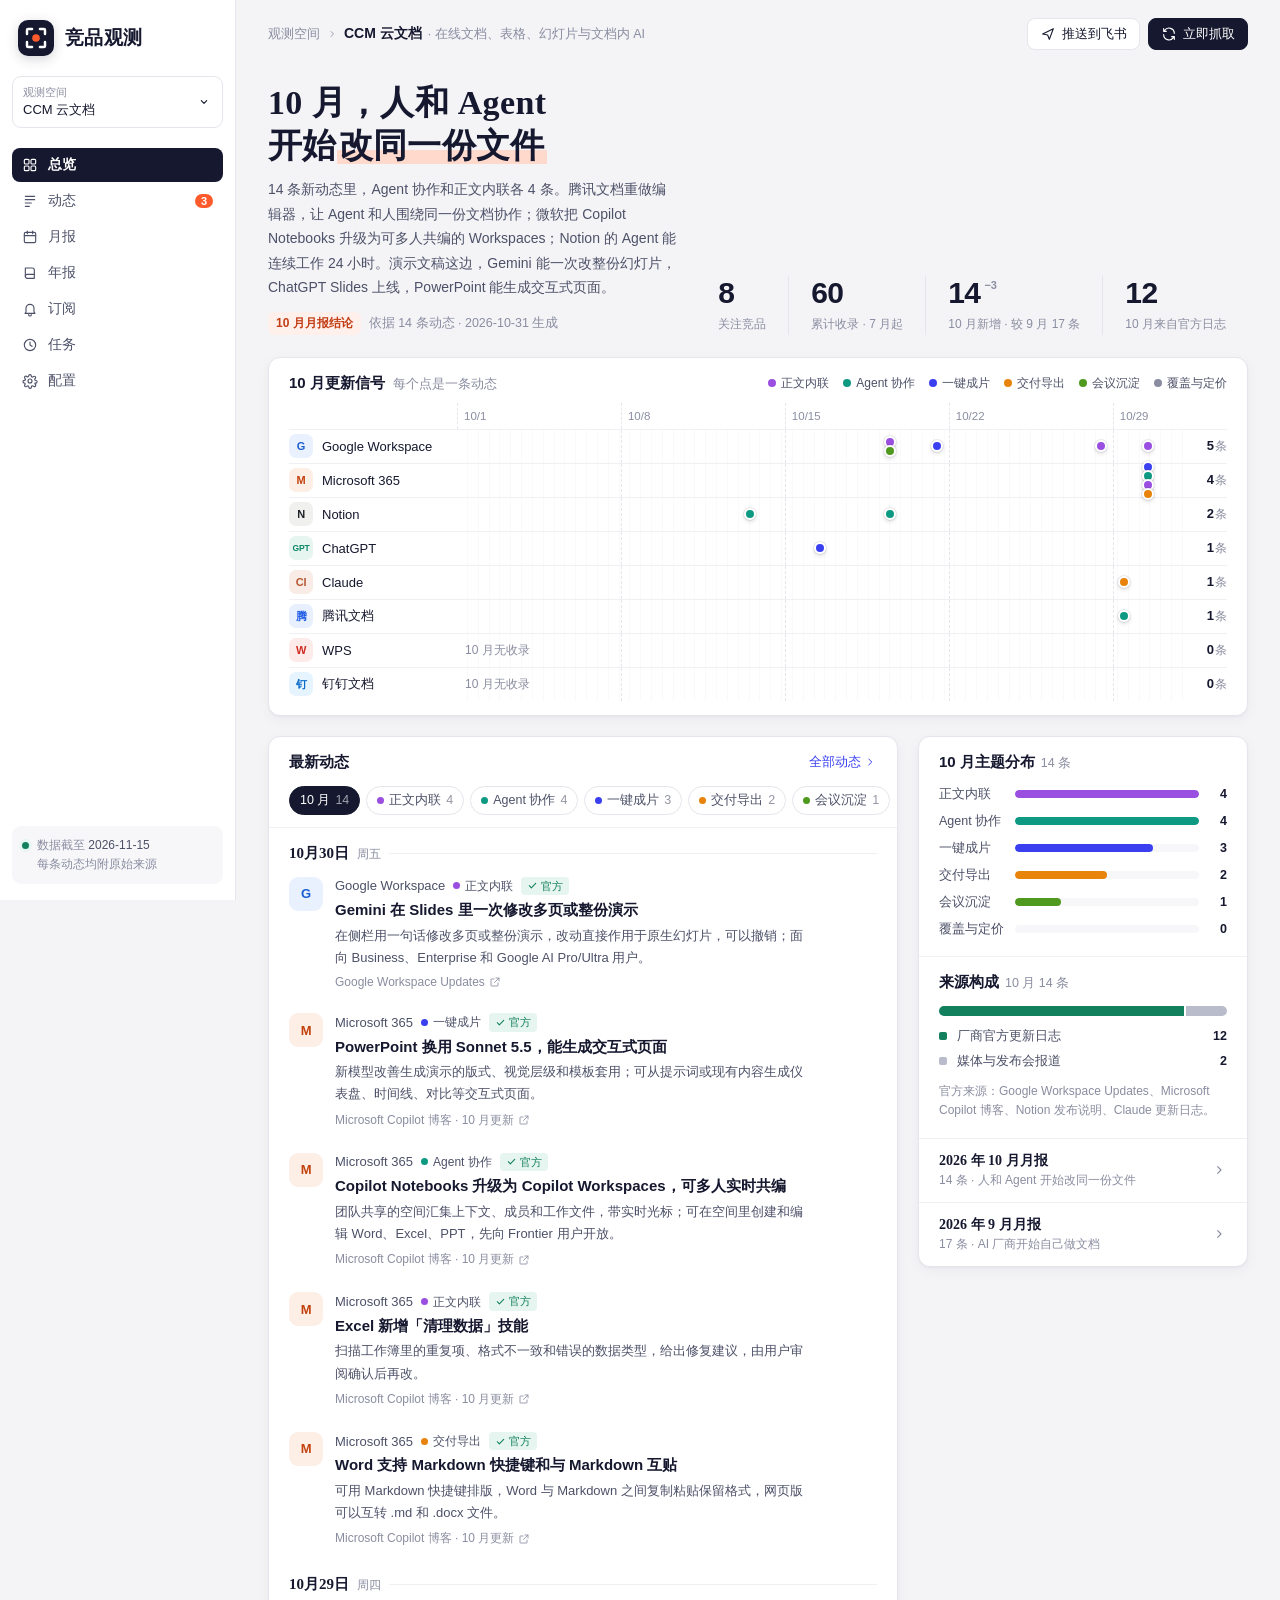
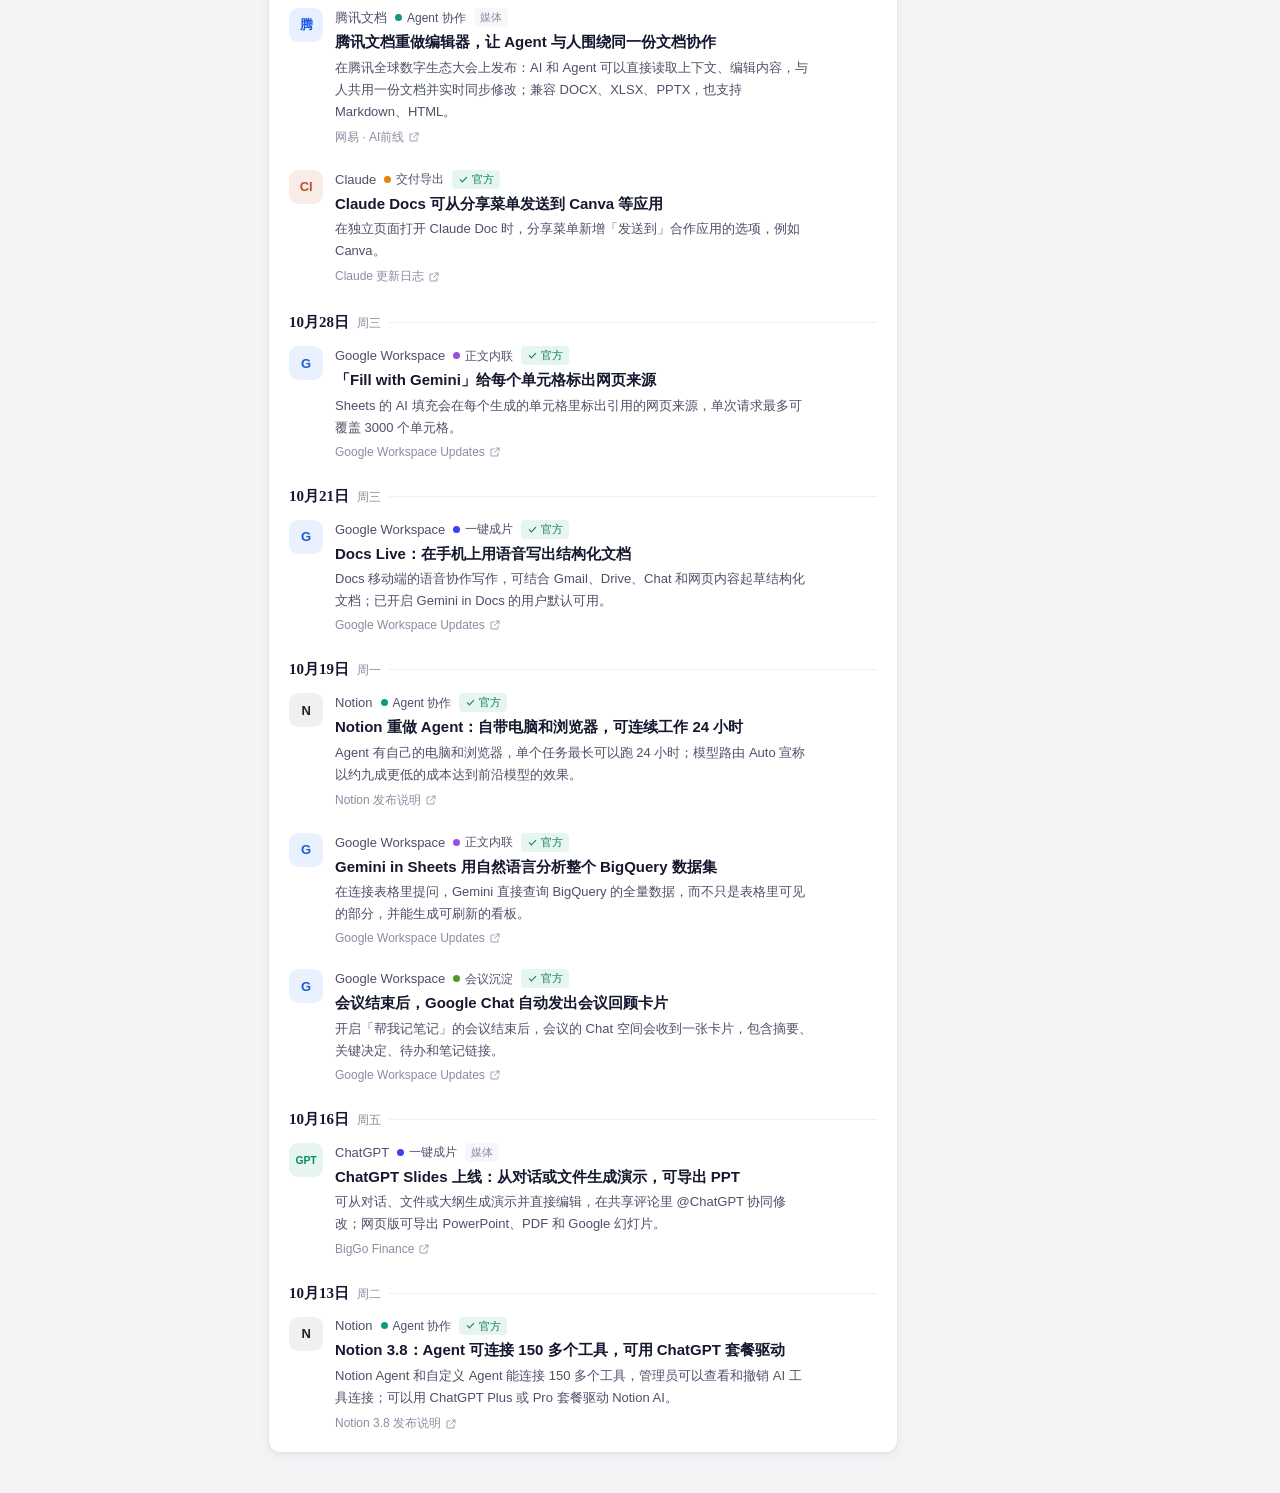
==== index.html @ 4351b1c6 "竞品观测平台可点击原型：8 个页面，收录 2026 年 7–11 月 60 条公开动态 Co-Authored-By: Claude Opus 5.5 <noreply@anthropic.com>" ====
<!doctype html>
<html lang="zh-CN">
<head>
<meta charset="utf-8">
<meta name="viewport" content="width=device-width, initial-scale=1">
<title>竞品观测 · 总览</title>
<link rel="icon" href="data:image/svg+xml,%3Csvg xmlns='http://www.w3.org/2000/svg' viewBox='0 0 32 32'%3E%3Crect width='32' height='32' rx='9' fill='%2315182e'/%3E%3Cpath d='M8 12.5V9a1 1 0 0 1 1-1h3.5M19.5 8H23a1 1 0 0 1 1 1v3.5M24 19.5V23a1 1 0 0 1-1 1h-3.5M12.5 24H9a1 1 0 0 1-1-1v-3.5' fill='none' stroke='%23fff' stroke-width='2.2' stroke-linecap='round'/%3E%3Ccircle cx='16' cy='16' r='3.4' fill='%23ff5a2c'/%3E%3C/svg%3E">
<link rel="stylesheet" href="shared.css">
</head>
<!-- 版式与 竞品观测-总览.html 原稿一致；数据换成 10 月（最近完整月），全部来自 data.js 的真实收录 -->
<body>
<div class="app">
  <aside class="side"></aside>

  <main class="main">
    <header class="top">
      <div class="crumb">观测空间 <svg class="i" style="width:12px;height:12px"><use href="#i-right"/></svg> <b>CCM 云文档</b><span>· 在线文档、表格、幻灯片与文档内 AI</span></div>
      <div class="actions">
        <button class="btn" id="btn-push"><svg class="i"><use href="#i-send"/></svg>推送到飞书</button>
        <button class="btn primary" id="btn-crawl"><svg class="i"><use href="#i-refresh"/></svg>立即抓取</button>
      </div>
    </header>

    <div class="content">
      <section class="hero" aria-label="本月结论">
        <div>
          <h1 id="h1"></h1>
          <p id="lead"></p>
          <div class="hero-meta"><span class="chip" id="chip"></span><span id="hero-meta"></span></div>
        </div>
        <div class="kpis" id="kpis"></div>
      </section>

      <section class="panel" aria-label="竞品更新信号">
        <div class="panel-head">
          <h2 id="tl-title"><small>每个点是一条动态</small></h2>
          <div class="legend" id="legend"></div>
        </div>
        <div class="tl" id="timeline"></div>
      </section>

      <div class="cols">
        <section class="panel" aria-label="最新动态">
          <div class="panel-head">
            <h2>最新动态</h2>
            <a class="link" href="feed.html">全部动态<svg class="i" style="width:14px;height:14px"><use href="#i-right"/></svg></a>
          </div>
          <div class="tabs" role="tablist" id="tabs"></div>
          <div id="feed"></div>
          <div style="height:8px"></div>
        </section>

        <div class="aside">
          <section class="panel" aria-label="主题分布与来源">
            <div class="block">
              <div class="block-title"><h2 id="bars-title"></h2></div>
              <div class="bars" id="bars"></div>
            </div>
            <div class="block">
              <div class="block-title"><h2 id="src-title"></h2></div>
              <div class="stack" aria-hidden="true" id="stack"></div>
              <div class="src-list" id="src-list"></div>
              <p class="note">官方来源：Google Workspace Updates、Microsoft Copilot 博客、Notion 发布说明、Claude 更新日志。</p>
            </div>
            <div id="reports"></div>
          </section>
        </div>
      </div>
    </div>
  </main>
</div>

<script src="data.js"></script>
<script src="shell.js"></script>
<script>
const { D, P, ORDER, T, U, esc, inMonth, feedHTML, logoHTML, toast, busy, pushDialog } = CW;
CW.side('index');

const M = D.LATEST_FULL, R = D.REPORT[M];
const idx = inMonth(M), prev = inMonth(M - 1);
const off = idx.filter(i => U[i][3] === 'off').length;
const delta = idx.length - prev.length;

document.getElementById('h1').innerHTML = R.h1;
document.getElementById('lead').textContent = R.lead;
document.getElementById('chip').textContent = `${M} 月月报结论`;
document.getElementById('hero-meta').textContent = `依据 ${idx.length} 条动态 · 2026-${M}-${new Date(2026, M, 0).getDate()} 生成`;
document.getElementById('kpis').innerHTML = `
  <div class="kpi"><div class="kpi-value num">${ORDER.length}</div><div class="kpi-label">关注竞品</div></div>
  <div class="kpi"><div class="kpi-value num">${U.length}</div><div class="kpi-label">累计收录 · 7 月起</div></div>
  <div class="kpi"><div class="kpi-value num">${idx.length}<sup${delta < 0 ? ' class="down"' : ''}>${delta > 0 ? '+' : delta < 0 ? '−' : '±'}${Math.abs(delta)}</sup></div><div class="kpi-label">${M} 月新增 · 较 ${M - 1} 月 ${prev.length} 条</div></div>
  <div class="kpi"><div class="kpi-value num">${off}</div><div class="kpi-label">${M} 月来自官方日志</div></div>`;

/* 图例与主题计数：按当月条数排序 */
const tCount = t => idx.filter(i => U[i][2] === t).length;
const themes = Object.keys(T).sort((a, b) => tCount(b) - tCount(a));
document.getElementById('legend').innerHTML = themes.map(t => `<span><i style="background:${T[t][1]}"></i>${T[t][0]}</span>`).join('');

/* ---------- 信号时间轴：当月 1 日 – 月末 ---------- */
document.getElementById('tl-title').insertAdjacentText('afterbegin', `${M} 月更新信号`);
const SPAN = new Date(2026, M, 0).getDate(), START = new Date(2026, M - 1, 1);
const pos = d => { const [m, day] = d.split('-').map(Number); return ((new Date(2026, m - 1, day) - START) / 864e5 + .5) / SPAN * 100; };
const pad = n => String(n).padStart(2, '0');
const weeks = [1, 8, 15, 22, 29].map(d => `${pad(M)}-${pad(d)}`);
const order = [...ORDER].sort((a, b) => idx.filter(i => U[i][1] === b).length - idx.filter(i => U[i][1] === a).length);
let tl = `<div class="tl-axis"><div></div><div class="tl-track">
  ${weeks.map(w => `<div class="tl-month" style="left:${pos(w) - .5 / SPAN * 100}%">${+w.slice(0, 2)}/${+w.slice(3)}</div>`).join('')}
</div><div></div></div>`;
for (const p of order) {
  const items = idx.filter(i => U[i][1] === p);
  let dots = weeks.slice(1).map(w => `<div class="tl-grid" style="left:${pos(w) - .5 / SPAN * 100}%"></div>`).join('');
  if (!items.length) dots += `<span class="tl-empty">${M} 月无收录</span>`;
  const seen = {};
  for (const i of items) {
    const [d, , t, , title] = U[i];
    const n = seen[d] = (seen[d] || 0) + 1, same = items.filter(j => U[j][0] === d).length;
    const dy = (n - 1) * 9 - (same - 1) * 4.5;
    dots += `<a class="dot${pos(d) > 60 ? ' tip-r' : ''}" href="detail.html#u${i}" style="left:${pos(d)}%;top:calc(50% + ${dy}px);background:${T[t][1]}" data-tip="${esc(`${+d.slice(0, 2)}/${+d.slice(3)} ${title}`)}" aria-label="${esc(title)}"></a>`;
  }
  tl += `<div class="tl-row">
    <div class="tl-name"><div class="logo sm ${P[p].cls}">${P[p].mark}</div><span>${P[p].name}</span></div>
    <div class="tl-track">${dots}</div>
    <div class="tl-count num">${items.length}<small>条</small></div>
  </div>`;
}
document.getElementById('timeline').innerHTML = tl;

/* ---------- 最新动态：按主题筛选 ---------- */
const tabs = document.getElementById('tabs');
tabs.innerHTML = `<span class="tab on" role="tab" tabindex="0" aria-selected="true" data-t="">${M} 月<span class="num">${idx.length}</span></span>` +
  themes.filter(tCount).map(t => `<span class="tab" role="tab" tabindex="0" aria-selected="false" data-t="${t}"><i style="background:${T[t][1]}"></i>${T[t][0]}<span class="num">${tCount(t)}</span></span>`).join('');
const renderFeed = t => { document.getElementById('feed').innerHTML = feedHTML(idx.filter(i => !t || U[i][2] === t)); };
const pick = el => { tabs.querySelectorAll('.tab').forEach(x => { x.classList.toggle('on', x === el); x.setAttribute('aria-selected', x === el); }); renderFeed(el.dataset.t); };
tabs.addEventListener('click', e => { const el = e.target.closest('.tab'); if (el) pick(el); });
tabs.addEventListener('keydown', e => { const el = e.target.closest('.tab'); if (el && (e.key === 'Enter' || e.key === ' ')) { e.preventDefault(); pick(el); } });
renderFeed('');

/* ---------- 右栏 ---------- */
const max = Math.max(...themes.map(tCount));
document.getElementById('bars-title').innerHTML = `${M} 月主题分布<small>${idx.length} 条</small>`;
document.getElementById('bars').innerHTML = themes.map(t => `
  <div class="bar"><span>${T[t][0]}</span><div class="bar-track"><div class="bar-fill" style="width:${tCount(t) / max * 100}%;background:${T[t][1]}"></div></div><span class="num">${tCount(t)}</span></div>`).join('');
document.getElementById('src-title').innerHTML = `来源构成<small>${M} 月 ${idx.length} 条</small>`;
document.getElementById('stack').innerHTML = `<span style="flex:${off};background:var(--ok)"></span><span style="flex:${idx.length - off};background:#b9bccb"></span>`;
document.getElementById('src-list').innerHTML = `
  <div><i style="background:var(--ok)"></i>厂商官方更新日志<b class="num">${off}</b></div>
  <div><i style="background:#b9bccb"></i>媒体与发布会报道<b class="num">${idx.length - off}</b></div>`;
const strip = h => h.replace(/<[^>]+>/g, '').replace(/^\d+ 月，/, '');
document.getElementById('reports').innerHTML = [M, M - 1].map(m => `
  <a class="report-link" href="monthly.html#m${m}"><span><span class="serif">2026 年 ${m} 月月报</span><small>${inMonth(m).length} 条 · ${strip(D.REPORT[m].h1)}</small></span><svg class="i" style="color:var(--ink-3)"><use href="#i-right"/></svg></a>`).join('');

/* ---------- 顶栏按钮 ---------- */
document.getElementById('btn-push').onclick = () => pushDialog(`${M} 月月报 · ${strip(R.h1)}`);
document.getElementById('btn-crawl').onclick = e => busy(e.currentTarget, '抓取中…', 1600, () => toast('抓取完成：12 个来源都没有新动态'));
</script>
</body>
</html>
---- shared.css ----
/* ===== 竞品观测 · 共享样式 =====
   第 1 部分：从 竞品观测-总览.html 原样复制（一个值都不改），保证子页面与首页像素一致
   第 2 部分：子页面新增组件，全部只用第 1 部分的 token ===== */
  :root {
    --bg: #f4f4f7;
    --surface: #ffffff;
    --surface-sunk: #f7f7fa;
    --line: #e5e5ec;
    --line-soft: #efeff4;
    --ink: #15182e;
    --ink-2: #4d5168;
    --ink-3: #8a8da0;
    --brand: #15182e;
    --accent: #3a40f0;
    --accent-ink: #2a2fc4;
    --accent-soft: #eeeffe;
    --signal: #ff5a2c;
    --signal-soft: #fff0eb;
    --ok: #12805c;
    --ok-soft: #e6f5ef;
    /* 主题色：时间轴圆点、标签、分布条共用 */
    --t-deck: #3a40f0;
    --t-inline: #9a4fe0;
    --t-agent: #0e9a82;
    --t-ship: #e8830c;
    --t-meet: #4f9a1e;
    --t-scope: #8a8da0;
    --radius: 12px;
    --shadow: 0 1px 2px rgba(21, 24, 46, .04), 0 4px 14px rgba(21, 24, 46, .04);
    --serif: "Songti SC", "Noto Serif SC", "Source Han Serif SC", serif;
    font-family: -apple-system, BlinkMacSystemFont, "PingFang SC", "Hiragino Sans GB", "Microsoft YaHei", "Helvetica Neue", sans-serif;
    color: var(--ink);
    -webkit-font-smoothing: antialiased;
  }
  * { box-sizing: border-box; }
  html, body { margin: 0; background: var(--bg); }
  ::selection { background: #d9dbff; color: var(--ink); }
  a { color: inherit; text-decoration: none; }
  a:focus-visible, button:focus-visible, [tabindex]:focus-visible { outline: 2px solid var(--accent); outline-offset: 2px; border-radius: 6px; }
  .num { font-variant-numeric: tabular-nums; font-feature-settings: "tnum"; }
  svg.i { width: 16px; height: 16px; flex: none; stroke: currentColor; fill: none; stroke-width: 1.7; stroke-linecap: round; stroke-linejoin: round; }

  /* ---------- 框架 ---------- */
  .app { display: grid; grid-template-columns: 236px 1fr; min-height: 100vh; }
  .side { background: var(--surface); border-right: 1px solid var(--line); padding: 20px 12px 16px; display: flex; flex-direction: column; gap: 20px; position: sticky; top: 0; height: 100vh; }
  .brand { display: flex; align-items: center; gap: 11px; padding: 0 6px; }
  .brand-mark { width: 36px; height: 36px; flex: none; filter: drop-shadow(0 3px 6px rgba(21, 24, 46, .18)); }
  .brand-name { font-family: var(--serif); font-size: 19px; font-weight: 700; line-height: 1.2; letter-spacing: .02em; }
  .brand-name em { font-style: normal; color: var(--signal); font-family: -apple-system, "PingFang SC", sans-serif; font-weight: 700; font-size: 13px; letter-spacing: 0; margin-right: 3px; vertical-align: 1px; }
  .brand-team { font-size: 11.5px; color: var(--ink-3); margin-top: 3px; }
  .space { display: flex; align-items: center; justify-content: space-between; gap: 8px; border: 1px solid var(--line); border-radius: 9px; padding: 8px 10px; font-size: 13px; background: var(--surface); cursor: pointer; }
  .space small { display: block; font-size: 11px; color: var(--ink-3); margin-bottom: 1px; }
  .nav { display: flex; flex-direction: column; gap: 2px; }
  .nav a { display: flex; align-items: center; gap: 10px; padding: 8px 10px; border-radius: 8px; font-size: 14px; color: var(--ink-2); transition: background .15s, color .15s; }
  .nav a:hover { background: var(--surface-sunk); color: var(--ink); }
  .nav a.on { background: var(--brand); color: #fff; font-weight: 600; }
  .nav .count { margin-left: auto; font-size: 11px; font-weight: 600; color: #fff; background: var(--signal); border-radius: 9px; padding: 1px 6px; }
  .side-foot { margin-top: auto; padding: 10px 10px; border-radius: 9px; background: var(--surface-sunk); font-size: 12px; color: var(--ink-3); line-height: 1.6; display: flex; gap: 8px; align-items: flex-start; }
  .side-foot b { color: var(--ink-2); font-weight: 500; }
  .pulse { width: 7px; height: 7px; border-radius: 50%; background: var(--ok); margin-top: 6px; flex: none; box-shadow: 0 0 0 3px var(--ok-soft); }

  .main { min-width: 0; }
  .top { padding: 18px 32px 0; display: flex; align-items: center; justify-content: space-between; gap: 24px; }
  .crumb { font-size: 12.5px; color: var(--ink-3); display: flex; gap: 6px; align-items: center; }
  .crumb b { color: var(--ink); font-weight: 600; font-size: 14px; }
  .actions { display: flex; gap: 8px; flex: none; }
  .btn { display: inline-flex; align-items: center; gap: 6px; height: 32px; padding: 0 12px; border-radius: 8px; font-size: 13px; border: 1px solid var(--line); background: var(--surface); color: var(--ink); cursor: pointer; font-family: inherit; transition: background .15s, border-color .15s; }
  .btn:hover { background: var(--surface-sunk); }
  .btn.primary { background: var(--brand); border-color: var(--brand); color: #fff; }
  .btn.primary:hover { background: #2a2e4f; }

  .content { padding: 18px 32px 40px; max-width: 1260px; }

  /* ---------- 月度结论 ---------- */
  .hero { display: grid; grid-template-columns: minmax(0, 1fr) auto; gap: 40px; align-items: end; padding: 14px 0 22px; }
  .hero-meta { display: flex; align-items: center; gap: 8px; font-size: 12.5px; color: var(--ink-3); margin-top: 12px; }
  .hero-meta .chip { display: inline-flex; align-items: center; gap: 5px; padding: 3px 8px; border-radius: 6px; background: var(--signal-soft); color: #c23d14; font-weight: 600; font-size: 12px; }
  .hero h1 { margin: 0; font-family: var(--serif); font-weight: 700; font-size: 34px; line-height: 1.25; letter-spacing: .01em; text-wrap: balance; }
  .hero h1 mark { background: linear-gradient(transparent 62%, #ffd9cc 62%); color: inherit; padding: 0 2px; }
  .hero p { margin: 10px 0 0; font-size: 14px; line-height: 1.75; color: var(--ink-2); max-width: 46em; }
  .kpis { display: grid; grid-template-columns: repeat(4, auto); gap: 0; }
  .kpi { padding: 2px 22px; border-left: 1px solid var(--line); }
  .kpi:first-child { border-left: 0; padding-left: 0; }
  .kpi-value { font-size: 30px; font-weight: 650; letter-spacing: -.02em; line-height: 1; }
  .kpi-value sup { font-size: 11px; font-weight: 700; color: var(--ok); letter-spacing: 0; margin-left: 4px; vertical-align: 14px; }
  .kpi-value sup.down { color: var(--ink-3); }
  .tl-empty { position: absolute; left: 8px; top: 50%; transform: translateY(-50%); font-size: 12px; color: var(--ink-3); }
  .kpi-label { font-size: 12px; color: var(--ink-3); margin-top: 8px; white-space: nowrap; }

  /* ---------- 面板 ---------- */
  .panel { background: var(--surface); border: 1px solid var(--line); border-radius: var(--radius); box-shadow: var(--shadow); }
  .panel-head { display: flex; align-items: center; justify-content: space-between; gap: 12px; padding: 16px 20px 0; flex-wrap: wrap; }
  h2 { margin: 0; font-size: 15px; font-weight: 600; }
  h2 small { font-weight: 400; color: var(--ink-3); font-size: 12.5px; margin-left: 8px; }
  .link { font-size: 13px; color: var(--accent); display: inline-flex; align-items: center; gap: 2px; }
  .link:hover { color: var(--accent-ink); }

  /* ---------- 信号时间轴 ---------- */
  .legend { display: flex; gap: 14px; flex-wrap: wrap; font-size: 12px; color: var(--ink-2); }
  .legend span { display: inline-flex; align-items: center; gap: 5px; }
  .legend i { width: 8px; height: 8px; border-radius: 50%; display: inline-block; }
  .tl { padding: 10px 20px 14px; }
  .tl-axis, .tl-row { display: grid; grid-template-columns: 168px 1fr 44px; align-items: center; }
  .tl-axis { height: 26px; }
  .tl-track { position: relative; height: 100%; }
  .tl-month { position: absolute; top: 0; bottom: 0; font-size: 11.5px; color: var(--ink-3); padding-left: 6px; border-left: 1px dashed var(--line); display: flex; align-items: center; }
  .tl-row { height: 34px; border-top: 1px solid var(--line-soft); }
  .tl-name { display: flex; align-items: center; gap: 9px; font-size: 13px; font-weight: 500; white-space: nowrap; overflow: hidden; }
  .tl-row .tl-track { background: repeating-linear-gradient(90deg, transparent 0 calc(100% / 67 - 1px), rgba(21,24,46,.025) calc(100% / 67 - 1px) calc(100% / 67)); }
  .tl-grid { position: absolute; top: 0; bottom: 0; border-left: 1px dashed var(--line); }
  .tl-today { position: absolute; top: -4px; bottom: -4px; border-left: 1.5px solid var(--signal); }
  .tl-today-label { position: absolute; top: 4px; transform: translateX(-50%); font-size: 11px; font-weight: 600; color: #fff; background: var(--signal); border-radius: 5px; padding: 1px 6px; white-space: nowrap; }
  .dot { position: absolute; top: 50%; width: 12px; height: 12px; margin: -6px 0 0 -6px; border-radius: 50%; border: 2px solid #fff; box-shadow: 0 0 0 1px rgba(21,24,46,.08), 0 2px 4px rgba(21,24,46,.12); cursor: default; transition: transform .2s cubic-bezier(.16,1,.3,1); }
  .dot:hover, .dot:focus-visible { transform: scale(1.35); z-index: 3; outline: none; }
  .dot::after { content: attr(data-tip); position: absolute; left: 50%; bottom: calc(100% + 8px); transform: translateX(-50%) translateY(4px); background: var(--ink); color: #fff; font-size: 12px; line-height: 1.4; padding: 5px 9px; border-radius: 6px; white-space: nowrap; pointer-events: none; display: none; }
  .dot:hover::after, .dot:focus-visible::after { display: block; animation: tip .2s cubic-bezier(.16,1,.3,1) both; }
  .dot.tip-r::after { left: auto; right: -6px; transform: none; animation-name: tip-r; }
  @keyframes tip { from { opacity: 0; transform: translateX(-50%) translateY(4px); } to { opacity: 1; transform: translateX(-50%) translateY(0); } }
  @keyframes tip-r { from { opacity: 0; transform: translateY(4px); } to { opacity: 1; transform: none; } }
  .off-range { position: absolute; left: 4px; top: 50%; transform: translateY(-50%); font-size: 11px; color: var(--ink-3); display: inline-flex; align-items: center; gap: 4px; }
  .off-range .dot { position: static; margin: 0; width: 10px; height: 10px; }
  .tl-count { text-align: right; font-size: 13px; font-weight: 600; }
  .tl-count small { font-weight: 400; color: var(--ink-3); font-size: 11.5px; margin-left: 1px; }

  /* ---------- 双栏 ---------- */
  .cols { display: grid; grid-template-columns: minmax(0, 1fr) 330px; gap: 20px; margin-top: 20px; align-items: start; }
  .cols > * { min-width: 0; }

  .tabs { display: flex; gap: 6px; padding: 14px 20px 12px; border-bottom: 1px solid var(--line-soft); overflow-x: auto; scrollbar-width: none; }
  .tab { font-size: 12.5px; color: var(--ink-2); padding: 5px 10px; border-radius: 16px; border: 1px solid var(--line); white-space: nowrap; cursor: pointer; display: inline-flex; align-items: center; gap: 5px; transition: background .15s; }
  .tab:hover { background: var(--surface-sunk); }
  .tab i { width: 7px; height: 7px; border-radius: 50%; }
  .tab.on { background: var(--brand); border-color: var(--brand); color: #fff; }
  .tab .num { opacity: .6; }

  .day { display: flex; align-items: baseline; gap: 8px; padding: 16px 20px 2px; }
  .day b { font-family: var(--serif); font-size: 15px; font-weight: 700; color: var(--ink); }
  .day span { font-size: 12px; color: var(--ink-3); }
  .day::after { content: ""; flex: 1; height: 1px; background: var(--line-soft); align-self: center; }

  .item { display: grid; grid-template-columns: 34px 1fr; gap: 12px; padding: 12px 20px; transition: background .15s; position: relative; }
  .item:hover { background: var(--surface-sunk); }
  .meta { display: flex; align-items: center; gap: 8px; font-size: 12px; color: var(--ink-3); flex-wrap: wrap; }
  .meta .who { color: var(--ink-2); font-weight: 500; font-size: 13px; }
  .item h3 { margin: 4px 0 3px; font-size: 15px; font-weight: 600; line-height: 1.5; }
  .item p { margin: 0; font-size: 13px; line-height: 1.7; color: var(--ink-2); max-width: 66ch; }
  .src { display: inline-flex; align-items: center; gap: 4px; margin-top: 6px; font-size: 12px; color: var(--ink-3); }
  .src:hover { color: var(--accent); }
  .src svg.i { width: 12px; height: 12px; }

  .tag { display: inline-flex; align-items: center; gap: 5px; font-size: 12px; line-height: 1; color: var(--ink-2); white-space: nowrap; }
  .tag i { width: 7px; height: 7px; border-radius: 50%; }
  .kind { font-size: 11px; padding: 2px 6px; border-radius: 4px; background: var(--surface-sunk); color: var(--ink-3); line-height: 1.35; display: inline-flex; align-items: center; gap: 3px; }
  .kind.off { background: var(--ok-soft); color: var(--ok); }
  .kind.off svg.i { width: 11px; height: 11px; stroke-width: 2.4; }

  /* 竞品字母标识 */
  .logo { width: 34px; height: 34px; border-radius: 9px; display: grid; place-items: center; font-size: 13px; font-weight: 700; letter-spacing: -.02em; }
  .logo.sm { width: 24px; height: 24px; border-radius: 7px; font-size: 11px; flex: none; }
  .l-notion { background: #f0f0ef; color: #1f2329; }
  .l-google { background: #eaf1fe; color: #1a5fd0; }
  .l-ms { background: #fdeee6; color: #c2410c; }
  .l-tx { background: #e8f0ff; color: #1d5be6; }
  .l-dd { background: #e6f4ff; color: #0b6bcb; }
  .l-wps { background: #fdebea; color: #cf2d22; }
  .l-claude { background: #f9ece6; color: #b4532e; }
  .l-gpt { background: #e6f5f0; color: #0d8a69; font-size: 10.5px; }
  .logo.sm.l-gpt { font-size: 8.5px; }

  /* ---------- 右栏 ---------- */
  .aside { display: flex; flex-direction: column; gap: 20px; }
  .block { padding: 16px 20px 18px; }
  .block + .block { border-top: 1px solid var(--line-soft); }
  .block-title { display: flex; justify-content: space-between; align-items: baseline; margin-bottom: 14px; }
  .block-title h2 small { margin-left: 6px; }
  .bars { display: flex; flex-direction: column; gap: 10px; }
  .bar { display: grid; grid-template-columns: 66px 1fr 18px; align-items: center; gap: 10px; font-size: 12.5px; color: var(--ink-2); }
  .bar-track { height: 8px; border-radius: 4px; background: var(--surface-sunk); overflow: hidden; }
  .bar-fill { height: 100%; border-radius: 4px; }
  .bar .num { text-align: right; color: var(--ink); font-weight: 600; }
  .stack { display: flex; height: 10px; border-radius: 5px; overflow: hidden; gap: 2px; margin-bottom: 12px; }
  .stack span { display: block; height: 100%; }
  .src-list { display: flex; flex-direction: column; gap: 8px; font-size: 12.5px; color: var(--ink-2); }
  .src-list div { display: grid; grid-template-columns: 10px 1fr auto; gap: 8px; align-items: center; }
  .src-list i { width: 8px; height: 8px; border-radius: 2px; }
  .src-list b { font-weight: 600; color: var(--ink); }
  .note { font-size: 12px; color: var(--ink-3); line-height: 1.6; margin: 12px 0 0; }
  .report-link { display: flex; align-items: center; justify-content: space-between; gap: 12px; padding: 13px 20px; border-top: 1px solid var(--line-soft); font-size: 13px; }
  .report-link:hover { background: var(--surface-sunk); }
  .report-link small { display: block; color: var(--ink-3); font-size: 12px; margin-top: 2px; }
  .report-link .serif { font-family: var(--serif); font-weight: 700; font-size: 14px; }

  @media (max-width: 1180px) {
    .hero { grid-template-columns: 1fr; gap: 20px; align-items: start; }
  }
  @media (max-width: 1080px) {
    .cols { grid-template-columns: 1fr; }
  }
  @media (max-width: 860px) {
    .app { grid-template-columns: 1fr; }
    .side { display: none; }
    .top { padding: 14px 16px 0; }
    .content { padding: 8px 16px 32px; }
    .hero h1 { font-size: 26px; }
    .kpis { grid-template-columns: repeat(2, 1fr); row-gap: 16px; }
    .kpi:nth-child(3) { border-left: 0; padding-left: 0; }
    .tl-axis, .tl-row { grid-template-columns: 36px 1fr 30px; }
    .tl-name span { display: none; }
    .tl-count small { display: none; }
    .item, .day, .panel-head, .tabs, .tl { padding-left: 14px; padding-right: 14px; }
    .actions .btn:first-child { display: none; }
    .crumb span { display: none; }
    .crumb { flex-wrap: wrap; }
  }
  @media (prefers-reduced-motion: reduce) { * { transition: none !important; } }

/* =====================================================================
   第 2 部分：子页面组件（只用上面的 token；字号沿用首页的 11 / 11.5 / 12 / 12.5 / 13 / 14 / 15 档）
   ===================================================================== */
html, body { font-size: 16px; }            /* Artifact 外壳把 body 设成 14px，这里还原成首页本地打开时的默认值 */
body { background: var(--bg); color: var(--ink); }
.crumb a:hover { color: var(--ink); }
.panel + .panel, .panel + .cols, .cols + .panel { margin-top: 20px; }
.stack-col { display: flex; flex-direction: column; gap: 20px; min-width: 0; }

/* 示意数据标记 */
.demo { display: inline-flex; align-items: center; font-size: 11px; font-weight: 400; line-height: 1.35; padding: 1px 6px; border: 1px dashed #c9cad6; border-radius: 4px; color: var(--ink-3); white-space: nowrap; letter-spacing: 0; vertical-align: 2px; font-family: -apple-system, "PingFang SC", sans-serif; }
h2 .demo { margin-left: 8px; }
.kpi-label .demo { margin-left: 4px; vertical-align: 0; }

/* 按钮补充 */
.btn.sm { height: 28px; padding: 0 10px; font-size: 12.5px; }
.btn.ghost { border-color: transparent; background: transparent; color: var(--ink-2); }
.btn.ghost:hover { background: var(--surface-sunk); color: var(--ink); }
.btn.link-btn { border-color: transparent; background: transparent; color: var(--accent); padding: 0 4px; }
.icon-btn { width: 28px; height: 28px; border-radius: 7px; display: grid; place-items: center; color: var(--ink-3); border: 0; background: transparent; cursor: pointer; transition: background .15s, color .15s; }
.icon-btn:hover { background: var(--surface-sunk); color: var(--ink); }

/* 筛选栏 */
.filters { padding: 16px 20px; display: flex; flex-direction: column; gap: 12px; }
.f-row { display: flex; align-items: center; gap: 12px; flex-wrap: wrap; }
.f-label { width: 36px; flex: none; font-size: 12px; color: var(--ink-3); }
.f-tabs { display: flex; gap: 6px; flex-wrap: wrap; flex: 1; min-width: 0; }
.f-row .grow { flex: 1; }
.search { display: flex; align-items: center; gap: 8px; height: 32px; padding: 0 10px; border: 1px solid var(--line); border-radius: 8px; background: var(--surface); color: var(--ink-3); flex: 1; min-width: 200px; max-width: 360px; transition: border-color .15s, box-shadow .15s; }
.search input { border: 0; outline: 0; font: inherit; font-size: 13px; color: var(--ink); background: transparent; flex: 1; min-width: 0; }
.search input::placeholder { color: var(--ink-3); }
.search:focus-within { border-color: var(--accent); box-shadow: 0 0 0 3px var(--accent-soft); }
.seg { display: inline-flex; padding: 2px; background: var(--surface-sunk); border: 1px solid var(--line); border-radius: 8px; gap: 2px; }
.seg button { height: 26px; padding: 0 10px; border: 0; border-radius: 6px; background: transparent; font: inherit; font-size: 12.5px; color: var(--ink-2); cursor: pointer; white-space: nowrap; }
.seg button:hover { color: var(--ink); }
.seg button.on { background: var(--surface); color: var(--ink); font-weight: 600; box-shadow: 0 1px 2px rgba(21, 24, 46, .08); }
.tab .logo { width: 18px; height: 18px; border-radius: 5px; font-size: 9px; margin-left: -5px; flex: none; }
.tab .logo.l-gpt { font-size: 6.5px; }
.result-bar { display: flex; justify-content: space-between; align-items: center; gap: 12px; padding: 12px 20px; border-top: 1px solid var(--line-soft); font-size: 12.5px; color: var(--ink-3); flex-wrap: wrap; }
.result-bar b { color: var(--ink); font-weight: 600; }

/* 动态条目补充 */
.item h3 a:hover { color: var(--accent-ink); }
.item-links { display: flex; gap: 16px; flex-wrap: wrap; }
.src.read { color: var(--accent); }
.src.read:hover { color: var(--accent-ink); }
.more { display: flex; justify-content: center; padding: 8px 20px 18px; }

/* 表格 */
.table-wrap { overflow-x: auto; }
.panel-head + .table-wrap { margin-top: 8px; }
.table { width: 100%; border-collapse: collapse; font-size: 13px; }
.table th { text-align: left; font-weight: 500; font-size: 12px; color: var(--ink-3); padding: 10px 12px; border-bottom: 1px solid var(--line-soft); white-space: nowrap; }
.table td { padding: 12px; border-top: 1px solid var(--line-soft); vertical-align: middle; color: var(--ink-2); }
.table tbody tr:first-child td { border-top: 0; }
.table th:first-child, .table td:first-child { padding-left: 20px; }
.table th:last-child, .table td:last-child { padding-right: 20px; }
.table tbody tr { transition: background .15s; }
.table tbody tr:hover { background: var(--surface-sunk); }
.table .r { text-align: right; }
.table .muted { color: var(--ink-3); font-size: 12px; }
.cell { display: flex; align-items: center; gap: 10px; min-width: 0; }
.cell b { display: block; font-weight: 500; color: var(--ink); font-size: 13px; white-space: nowrap; }
.cell small { display: block; font-size: 12px; color: var(--ink-3); margin-top: 1px; white-space: nowrap; }
.chips { display: flex; gap: 6px; flex-wrap: wrap; }
.kind { white-space: nowrap; }
.kind.blue { background: var(--accent-soft); color: var(--accent-ink); }
.kind.sig { background: var(--signal-soft); color: #c23d14; }
.av { width: 30px; height: 30px; border-radius: 8px; display: grid; place-items: center; font-size: 12px; font-weight: 600; background: var(--surface-sunk); color: var(--ink-2); flex: none; border: 1px solid var(--line-soft); }
.logos { display: flex; padding-left: 5px; }
.logos .logo.sm { width: 22px; height: 22px; font-size: 9.5px; border: 2px solid var(--surface); margin-left: -5px; border-radius: 7px; }
.logos .logo.sm.l-gpt { font-size: 7px; }

/* 状态 */
.st { display: inline-flex; align-items: center; gap: 6px; font-size: 12.5px; line-height: 1; white-space: nowrap; color: var(--ink-2); }
.st::before { content: ""; width: 7px; height: 7px; border-radius: 50%; background: var(--ink-3); flex: none; }
.st.ok::before { background: var(--ok); }
.st.warn { color: #c23d14; }
.st.warn::before { background: var(--signal); box-shadow: 0 0 0 3px var(--signal-soft); }
.st.run::before { background: var(--accent); box-shadow: 0 0 0 3px var(--accent-soft); }
.st.idle { color: var(--ink-3); }
.st.idle::before { background: #c9cad6; }

/* 开关 */
.switch { position: relative; width: 30px; height: 18px; border-radius: 9px; background: #d4d5df; border: 0; padding: 0; cursor: pointer; flex: none; transition: background .2s; vertical-align: middle; }
.switch::after { content: ""; position: absolute; top: 2px; left: 2px; width: 14px; height: 14px; border-radius: 50%; background: #fff; box-shadow: 0 1px 2px rgba(21, 24, 46, .2); transition: transform .2s cubic-bezier(.16,1,.3,1); }
.switch[aria-checked="true"] { background: var(--ok); }
.switch[aria-checked="true"]::after { transform: translateX(12px); }

/* 文章（动态解读、月报） */
.doc { padding: 28px 40px 36px; }
.doc-eyebrow { display: flex; align-items: center; gap: 8px; font-size: 12.5px; color: var(--ink-3); flex-wrap: wrap; }
.doc-eyebrow .chip { display: inline-flex; align-items: center; gap: 5px; padding: 3px 8px; border-radius: 6px; background: var(--signal-soft); color: #c23d14; font-weight: 600; font-size: 12px; }
.doc h1 { margin: 14px 0 0; font-family: var(--serif); font-size: 28px; line-height: 1.35; font-weight: 700; letter-spacing: .01em; text-wrap: balance; }
.doc h1 mark { background: linear-gradient(transparent 62%, #ffd9cc 62%); color: inherit; padding: 0 2px; }
.doc .lead { margin: 14px 0 0; font-size: 15px; line-height: 1.85; color: var(--ink-2); max-width: 42em; }
.doc .sec { margin: 34px 0 0; font-family: var(--serif); font-size: 18px; font-weight: 700; display: flex; align-items: center; gap: 10px; flex-wrap: wrap; scroll-margin-top: 20px; }
.doc .sec small { font-family: -apple-system, "PingFang SC", sans-serif; font-weight: 400; font-size: 12.5px; color: var(--ink-3); }
.doc .sec .tag { font-family: -apple-system, "PingFang SC", sans-serif; font-size: 12.5px; }
.doc p { font-size: 14px; line-height: 1.85; color: var(--ink-2); margin: 10px 0 0; max-width: 42em; }
.doc ul { margin: 10px 0 0; padding-left: 18px; font-size: 14px; line-height: 1.85; color: var(--ink-2); max-width: 42em; }
.doc .kpis { grid-template-columns: repeat(4, minmax(0, 1fr)); margin-top: 24px; padding: 18px 0; border-top: 1px solid var(--line-soft); border-bottom: 1px solid var(--line-soft); }
.doc-foot { margin-top: 32px; padding-top: 16px; border-top: 1px solid var(--line-soft); font-size: 12px; color: var(--ink-3); line-height: 1.7; }
.quote { margin: 12px 0 0; padding: 12px 16px; background: var(--surface-sunk); border-radius: 8px; font-size: 13.5px; line-height: 1.75; color: var(--ink-2); max-width: 42em; }
.quote cite { display: flex; align-items: center; gap: 4px; margin-top: 6px; font-style: normal; font-size: 12px; color: var(--ink-3); }
.quote cite a:hover { color: var(--accent); }
.quote cite svg.i { width: 12px; height: 12px; }
.ai-box { margin: 12px 0 0; padding: 14px 16px; border: 1px solid var(--line); border-radius: 10px; max-width: 42em; }
.ai-box p:first-child { margin-top: 0; }
.ai-box .kind { margin-bottom: 8px; }
.back { display: inline-flex; align-items: center; gap: 4px; font-size: 13px; color: var(--ink-2); }
.back:hover { color: var(--ink); }

/* 条目精简列表（月报、相关动态） */
.mini { margin: 12px 0 0; border: 1px solid var(--line-soft); border-radius: 10px; overflow: hidden; max-width: 46em; }
.mini a { display: grid; grid-template-columns: 40px 24px minmax(0, 1fr) auto; gap: 10px; align-items: center; padding: 10px 14px; font-size: 13px; border-top: 1px solid var(--line-soft); transition: background .15s; }
.mini a:first-child { border-top: 0; }
.mini a:hover { background: var(--surface-sunk); }
.mini .d { color: var(--ink-3); font-size: 12px; }
.mini .t { color: var(--ink); font-weight: 500; line-height: 1.5; }
.mini .kind { justify-self: end; }
.rel { display: flex; flex-direction: column; }
.rel a { display: grid; grid-template-columns: 24px minmax(0, 1fr); gap: 10px; padding: 10px 0; border-top: 1px solid var(--line-soft); font-size: 13px; line-height: 1.5; }
.rel a:first-child { border-top: 0; padding-top: 0; }
.rel a:hover .t { color: var(--accent-ink); }
.rel .t { color: var(--ink); font-weight: 500; }
.rel small { display: block; color: var(--ink-3); font-size: 12px; margin-top: 2px; }

/* 侧栏信息列表 */
.kv { display: grid; grid-template-columns: 64px minmax(0, 1fr); row-gap: 11px; column-gap: 12px; font-size: 12.5px; margin: 0; }
.kv dt { color: var(--ink-3); }
.kv dd { margin: 0; color: var(--ink); display: flex; align-items: center; gap: 6px; flex-wrap: wrap; min-width: 0; }
.toc { display: flex; flex-direction: column; gap: 2px; margin: -4px -10px 0; }
.toc a { display: flex; justify-content: space-between; align-items: center; gap: 8px; padding: 6px 10px; border-radius: 7px; font-size: 13px; color: var(--ink-2); transition: background .15s; }
.toc a:hover { background: var(--surface-sunk); color: var(--ink); }
.toc a.on { color: var(--ink); font-weight: 600; background: var(--surface-sunk); }
.toc a .num { color: var(--ink-3); font-weight: 400; font-size: 12px; }
.sticky { position: sticky; top: 20px; }
.list-plain { display: flex; flex-direction: column; gap: 10px; font-size: 12.5px; color: var(--ink-2); }
.list-plain div { display: flex; justify-content: space-between; gap: 12px; align-items: center; }
.list-plain b { font-weight: 500; color: var(--ink); }

/* 飞书消息预览 */
.chat { background: var(--surface-sunk); border-radius: 10px; padding: 14px; }
.chat-head { display: flex; align-items: center; gap: 8px; font-size: 12px; color: var(--ink-3); margin-bottom: 8px; }
.chat-head b { color: var(--ink-2); font-weight: 500; }
.chat-head svg { width: 22px; height: 22px; flex: none; }
.msg { background: var(--surface); border: 1px solid var(--line); border-radius: 10px; overflow: hidden; }
.msg-head { padding: 9px 14px; background: var(--accent-soft); color: var(--accent-ink); font-size: 13px; font-weight: 600; display: flex; justify-content: space-between; gap: 8px; }
.msg-head span { font-weight: 400; font-size: 12px; opacity: .8; }
.msg-body { padding: 12px 14px; font-size: 12.5px; line-height: 1.7; color: var(--ink-2); }
.msg-body h4 { margin: 0 0 4px; font-size: 14px; color: var(--ink); line-height: 1.5; }
.msg-body .meta { margin-bottom: 6px; }
.msg-body ol { margin: 6px 0 0; padding-left: 16px; }
.msg-foot { display: flex; gap: 8px; padding: 0 14px 12px; }
.msg-foot span { flex: 1; text-align: center; height: 28px; line-height: 26px; border: 1px solid var(--line); border-radius: 6px; font-size: 12px; color: var(--ink); }
.msg-foot span.pri { border-color: var(--accent); color: var(--accent); }

/* 流水线（任务） */
.flow { display: grid; grid-template-columns: repeat(5, minmax(0, 1fr)); padding: 18px 20px 20px; }
.step { position: relative; padding-right: 16px; min-width: 0; }
.step:not(:last-child)::before { content: ""; position: absolute; top: 13px; left: 34px; right: 8px; height: 1px; background: var(--line); }
.step-dot { width: 26px; height: 26px; border-radius: 50%; display: grid; place-items: center; background: var(--ok-soft); color: var(--ok); }
.step-dot svg.i { width: 14px; height: 14px; stroke-width: 2.4; }
.step-name { margin-top: 10px; font-size: 13px; font-weight: 600; }
.step-val { margin-top: 6px; font-size: 22px; font-weight: 650; letter-spacing: -.02em; line-height: 1.1; }
.step-val small { font-size: 12px; font-weight: 400; color: var(--ink-3); margin-left: 3px; letter-spacing: 0; }
.step-desc { margin-top: 4px; font-size: 12px; color: var(--ink-3); line-height: 1.55; }
.src-row { display: grid; grid-template-columns: minmax(0, 1fr) auto; gap: 4px 12px; padding: 11px 0; border-top: 1px solid var(--line-soft); font-size: 13px; }
.src-row:first-child { border-top: 0; padding-top: 0; }
.src-row b { font-weight: 500; color: var(--ink); }
.src-row small { grid-column: 1 / -1; font-size: 12px; color: var(--ink-3); }
.src-row small.warn { color: #c23d14; }

/* 柱状图（年报） */
.cc { display: grid; grid-template-columns: 30px minmax(0, 1fr); padding: 22px 20px 0; }
.cc-y { position: relative; height: 200px; }
.cc-y span { position: absolute; right: 8px; transform: translateY(50%); font-size: 11px; color: var(--ink-3); }
.cc-plot { position: relative; height: 200px; border-bottom: 1px solid var(--line); }
.cc-line { position: absolute; left: 0; right: 0; border-top: 1px dashed var(--line-soft); }
.cc-bars, .cc-x { display: grid; grid-template-columns: repeat(12, minmax(0, 1fr)); gap: 14px; padding: 0 8px; }
.cc-bars { position: absolute; inset: 0; align-items: end; }
.cc-bar { position: relative; border-radius: 5px 5px 0 0; background: var(--brand); }
.cc-bar.demo-bar { background: repeating-linear-gradient(135deg, #c3c5d8 0 4px, #d9dbe8 4px 8px); }
.cc-bar.future { height: 100%; background: transparent; border: 1px dashed var(--line); border-bottom: 0; border-radius: 5px 5px 0 0; opacity: .7; }
.cc-val { position: absolute; bottom: calc(100% + 4px); left: 50%; transform: translateX(-50%); font-size: 11.5px; font-weight: 600; color: var(--ink); }
.cc-xwrap { display: grid; grid-template-columns: 30px minmax(0, 1fr); padding: 6px 20px 16px; }
.cc-x span { text-align: center; font-size: 11.5px; color: var(--ink-3); }
.cc-x span.now { color: var(--ink); font-weight: 600; }
.cc-key { display: flex; gap: 14px; flex-wrap: wrap; font-size: 12px; color: var(--ink-2); }
.cc-key span { display: inline-flex; align-items: center; gap: 5px; }
.cc-key i { width: 10px; height: 10px; border-radius: 3px; display: inline-block; }

/* 热力表（年报） */
.heat { padding: 8px 16px 16px; overflow-x: auto; }
.heat table { border-collapse: separate; border-spacing: 4px; width: 100%; min-width: 560px; }
.heat th { font-size: 11.5px; font-weight: 400; color: var(--ink-3); text-align: center; padding: 2px 0; }
.heat th.now { color: var(--ink); font-weight: 600; }
.heat td.name { white-space: nowrap; padding-right: 8px; }
.heat td.name .tl-name { font-size: 13px; }
.heat td.c { height: 30px; border-radius: 6px; text-align: center; font-size: 12px; font-weight: 600; min-width: 40px; color: var(--ink-2); }
.heat td.sum { text-align: right; font-size: 13px; font-weight: 600; padding-left: 8px; }
.heat td.c.zero { background: var(--surface-sunk); color: var(--ink-3); font-weight: 400; }

/* 年报：待生成 */
.pending { padding: 18px 20px 20px; display: grid; grid-template-columns: 40px minmax(0, 1fr); gap: 14px; align-items: start; }
.pending-ico { width: 40px; height: 40px; border-radius: 10px; background: var(--surface-sunk); display: grid; place-items: center; color: var(--ink-3); }
.pending h3 { margin: 0; font-family: var(--serif); font-size: 16px; font-weight: 700; }
.pending p { margin: 4px 0 0; font-size: 13px; line-height: 1.7; color: var(--ink-2); }
.miles { display: flex; flex-direction: column; }
.mile { display: grid; grid-template-columns: 52px minmax(0, 1fr) auto; gap: 12px; align-items: baseline; padding: 11px 20px; border-top: 1px solid var(--line-soft); font-size: 13px; transition: background .15s; }
.mile:hover { background: var(--surface-sunk); }
.mile .m { font-family: var(--serif); font-weight: 700; font-size: 14px; }
.mile .t { color: var(--ink); font-weight: 500; line-height: 1.5; }
.mile .t.ph { color: var(--ink-3); font-weight: 400; }
.mile .n { font-size: 12px; color: var(--ink-3); white-space: nowrap; }

/* 配置 */
.split { display: grid; grid-template-columns: 200px minmax(0, 1fr); gap: 20px; align-items: start; }
.subnav { padding: 8px; display: flex; flex-direction: column; gap: 2px; position: sticky; top: 20px; }
.subnav a { display: flex; align-items: center; justify-content: space-between; gap: 8px; padding: 8px 10px; border-radius: 8px; font-size: 13px; color: var(--ink-2); transition: background .15s, color .15s; }
.subnav a:hover { background: var(--surface-sunk); color: var(--ink); }
.subnav a.on { background: var(--surface-sunk); color: var(--ink); font-weight: 600; }
.subnav a .num { font-size: 12px; color: var(--ink-3); font-weight: 400; }
.anchor { scroll-margin-top: 20px; }
.panel-sub { font-size: 12.5px; color: var(--ink-3); margin: 4px 0 0; line-height: 1.6; flex-basis: 100%; }
.form { padding: 6px 20px 8px; }
.form-row { display: grid; grid-template-columns: 112px minmax(0, 1fr); gap: 16px; align-items: center; padding: 12px 0; border-top: 1px solid var(--line-soft); }
.form-row:first-child { border-top: 0; }
.form-row.top { align-items: start; }
.form-row .lbl { font-size: 13px; color: var(--ink-2); }
.form-row .lbl small { display: block; font-size: 12px; color: var(--ink-3); margin-top: 2px; line-height: 1.5; }
.input { height: 32px; width: 100%; max-width: 420px; border: 1px solid var(--line); border-radius: 8px; padding: 0 10px; font: inherit; font-size: 13px; color: var(--ink); background: var(--surface); transition: border-color .15s, box-shadow .15s; }
.input:focus { outline: 0; border-color: var(--accent); box-shadow: 0 0 0 3px var(--accent-soft); }
textarea.input { height: auto; padding: 9px 10px; line-height: 1.75; resize: vertical; max-width: none; }
.input.mono { font-family: ui-monospace, "SF Mono", Menlo, monospace; font-size: 12px; }
.input-row { display: flex; gap: 8px; align-items: center; flex-wrap: wrap; }
.add-row { display: flex; align-items: center; gap: 6px; padding: 12px 20px; border-top: 1px solid var(--line-soft); color: var(--accent); font-size: 13px; cursor: pointer; background: none; border-left: 0; border-right: 0; border-bottom: 0; width: 100%; font-family: inherit; text-align: left; border-radius: 0 0 var(--radius) var(--radius); }
.add-row:hover { background: var(--surface-sunk); color: var(--accent-ink); }
.swatch { width: 12px; height: 12px; border-radius: 50%; flex: none; box-shadow: inset 0 0 0 1px rgba(21, 24, 46, .08); }
.space-card { display: grid; grid-template-columns: 30px minmax(0, 1fr) auto; gap: 10px; align-items: center; padding: 10px 0; border-top: 1px solid var(--line-soft); font-size: 13px; }
.space-card:first-child { border-top: 0; padding-top: 0; }


/* ===== 交互组件（开发阶段新增，只用第 1 部分的 token） ===== */
[hidden] { display: none !important; }
button:disabled { cursor: default; opacity: .7; }
.spin { animation: spin 1s linear infinite; }
@keyframes spin { to { transform: rotate(360deg); } }
.btn.danger { background: #c23d14; border-color: #c23d14; }
.tab { user-select: none; }
.tab:focus-visible { outline: 2px solid var(--accent); outline-offset: 2px; }

/* 提示条 */
.toast { position: fixed; left: 50%; bottom: calc(24px + env(safe-area-inset-bottom, 0px)); transform: translate(-50%, 12px); opacity: 0; pointer-events: none; display: inline-flex; align-items: center; gap: 8px; padding: 10px 14px; border-radius: 10px; background: var(--ink); color: #fff; font-size: 13px; box-shadow: 0 8px 24px rgba(21, 24, 46, .2); z-index: 60; transition: opacity .2s, transform .2s cubic-bezier(.16,1,.3,1); max-width: calc(100vw - 32px); }
.toast svg.i { color: #7ee2b8; }
.toast.warn svg.i { color: #ffb199; }
.toast.show { opacity: 1; transform: translate(-50%, 0); }

/* 弹窗 */
.modal-back { position: fixed; inset: 0; background: rgba(21, 24, 46, .32); display: grid; place-items: center; padding: 16px; z-index: 50; opacity: 0; transition: opacity .18s; }
.modal-back.show { opacity: 1; }
.modal { width: min(480px, 100%); max-height: calc(100vh - 32px); overflow: auto; background: var(--surface); border-radius: 14px; box-shadow: 0 20px 60px rgba(21, 24, 46, .25); transform: translateY(8px); transition: transform .2s cubic-bezier(.16,1,.3,1); }
.modal.wide { width: min(620px, 100%); }
.modal-back.show .modal { transform: none; }
.modal-head { display: flex; justify-content: space-between; align-items: flex-start; gap: 12px; padding: 18px 20px 0; }
.modal-head h2 { font-size: 16px; }
.modal-head p { margin: 4px 0 0; font-size: 12.5px; color: var(--ink-3); line-height: 1.6; }
.modal-body { padding: 14px 20px 4px; display: flex; flex-direction: column; gap: 14px; }
.modal-foot { display: flex; align-items: center; justify-content: flex-end; gap: 8px; padding: 14px 20px 18px; }
.modal-err { margin-right: auto; font-size: 12.5px; color: #c23d14; }
.field { display: flex; flex-direction: column; gap: 6px; }
.field > label, .field > .lbl { font-size: 12.5px; color: var(--ink-2); font-weight: 500; }
.field .input { max-width: none; }
select.input { appearance: none; background-image: linear-gradient(45deg, transparent 50%, var(--ink-3) 50%), linear-gradient(135deg, var(--ink-3) 50%, transparent 50%); background-position: calc(100% - 15px) 50%, calc(100% - 10px) 50%; background-size: 5px 5px; background-repeat: no-repeat; padding-right: 28px; }
.check-list { display: flex; flex-direction: column; border: 1px solid var(--line-soft); border-radius: 10px; overflow: hidden; }
.check { display: flex; align-items: center; gap: 10px; padding: 10px 12px; font-size: 13px; border-top: 1px solid var(--line-soft); cursor: pointer; }
.check:first-child { border-top: 0; }
.check:hover { background: var(--surface-sunk); }
.check small { margin-left: auto; color: var(--ink-3); font-size: 12px; }
.check input, .pill input { accent-color: var(--brand); width: 15px; height: 15px; margin: 0; }
.pills { display: flex; flex-wrap: wrap; gap: 6px; }
.pill { display: inline-flex; align-items: center; gap: 6px; font-size: 12.5px; color: var(--ink-2); padding: 5px 10px; border: 1px solid var(--line); border-radius: 16px; cursor: pointer; }
.pill:has(input:checked) { background: var(--brand); border-color: var(--brand); color: #fff; }
.pill input { position: absolute; opacity: 0; width: 0; height: 0; }
.pill i { width: 7px; height: 7px; border-radius: 50%; }
.colors { display: flex; gap: 8px; flex-wrap: wrap; }
.colors label { width: 24px; height: 24px; border-radius: 50%; cursor: pointer; display: grid; place-items: center; box-shadow: inset 0 0 0 1px rgba(21, 24, 46, .08); }
.colors input { position: absolute; opacity: 0; width: 0; height: 0; }
.colors label:has(input:checked) { box-shadow: 0 0 0 2px var(--surface), 0 0 0 4px var(--ink); }
.colors label:has(input:focus-visible) { outline: 2px solid var(--accent); outline-offset: 3px; }

/* 空状态与高亮 */
.empty { padding: 40px 20px 44px; text-align: center; color: var(--ink-3); font-size: 13px; line-height: 1.7; }
.empty b { display: block; color: var(--ink); font-size: 15px; font-weight: 600; margin-bottom: 4px; }
.empty .btn { margin-top: 12px; }
mark.hit { background: #ffe9a8; color: inherit; border-radius: 2px; padding: 0 1px; }
.row-new { animation: rowNew 1.6s ease-out; }
@keyframes rowNew { from { background: var(--accent-soft); } to { background: transparent; } }
.list-plain button.linkish { background: none; border: 0; padding: 0; font: inherit; color: inherit; cursor: pointer; text-align: left; }
.list-plain button.linkish:hover b { color: var(--accent-ink); }
.step.wait .step-dot { background: var(--surface-sunk); color: var(--ink-3); }
.step.now .step-dot { background: var(--accent-soft); color: var(--accent); }
.table tbody tr.clickable { cursor: pointer; }
.table tbody tr.on { background: var(--surface-sunk); }

@media (max-width: 1080px) {
  .split { grid-template-columns: 1fr; }
  .subnav { flex-direction: row; overflow-x: auto; position: static; }
  .subnav a { white-space: nowrap; }
}
@media (max-width: 860px) {
  .filters, .result-bar, .more, .flow, .add-row, .form, .block { padding-left: 14px; padding-right: 14px; }
  .table th:first-child, .table td:first-child { padding-left: 14px; }
  .table th:last-child, .table td:last-child { padding-right: 14px; }
  .doc { padding: 20px 16px 28px; }
  .doc h1 { font-size: 24px; }
  .doc .kpis { grid-template-columns: repeat(2, minmax(0, 1fr)); }
  .flow { grid-template-columns: repeat(2, minmax(0, 1fr)); row-gap: 20px; }
  .step::before { display: none; }
  .cc, .cc-xwrap { padding-left: 14px; padding-right: 14px; }
  .cc-bars, .cc-x { gap: 5px; padding: 0 2px; }
  .cc-val { font-size: 10px; }
  .cc-x span { font-size: 10px; white-space: nowrap; letter-spacing: -.02em; }
  .form-row { grid-template-columns: 1fr; gap: 8px; }
  .mini a { grid-template-columns: 40px minmax(0, 1fr); }
  .mini a .logo, .mini a .kind { display: none; }
  .f-label { width: 100%; }
  .search { max-width: none; }
}
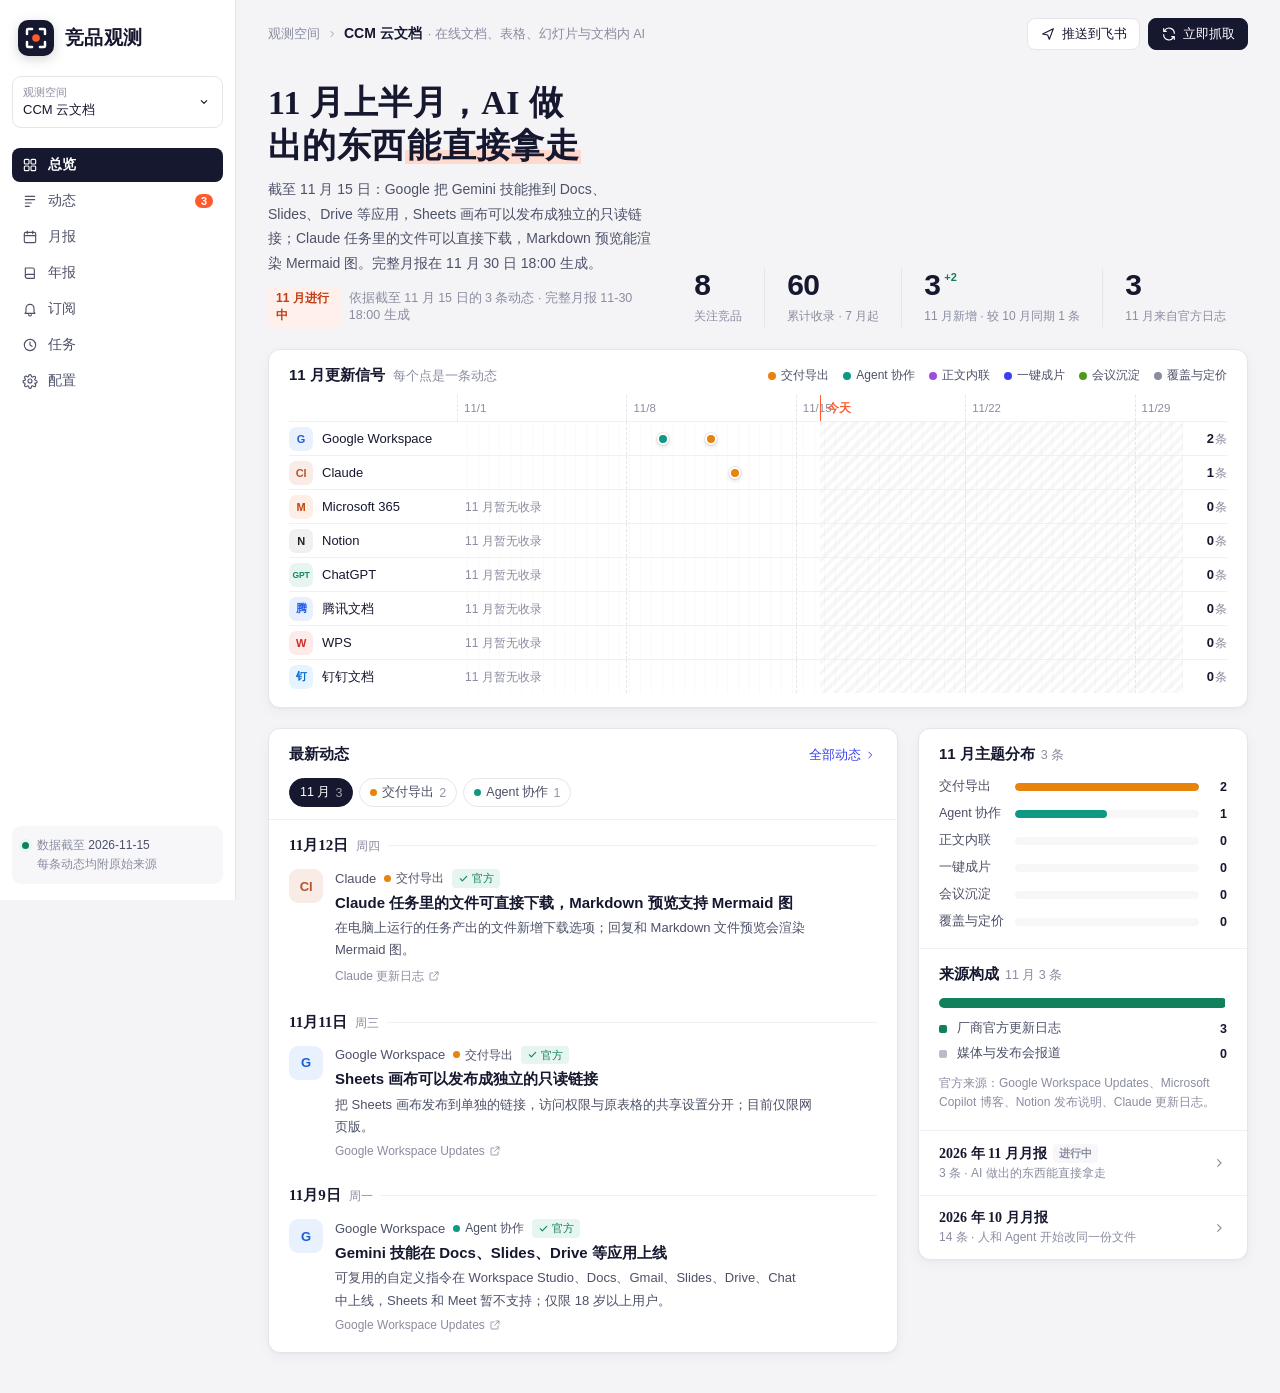
==== commit 4c31ca0d: "首页改为显示最新的 11 月；配置页把观测空间提到最上层 - 首页：展示 11 月（进行中），新增数和 10 月同期比，时间轴标出今天；三个空间各写了 11 月上半月的结论标题 - 配置页：顶部是全部" ====
--- a/index.html
+++ b/index.html
@@ -60,7 +60,7 @@
               <div class="block-title"><h2 id="src-title"></h2></div>
               <div class="stack" aria-hidden="true" id="stack"></div>
               <div class="src-list" id="src-list"></div>
-              <p class="note">官方来源：Google Workspace Updates、Microsoft Copilot 博客、Notion 发布说明、Claude 更新日志。</p>
+              <p class="note" id="src-note"></p>
             </div>
             <div id="reports"></div>
           </section>
@@ -71,24 +71,31 @@
 </div>
 
 <script src="data.js"></script>
+<script src="data-b2b.js"></script>
+<script src="data-news.js"></script>
+<script src="spaces.js"></script>
 <script src="shell.js"></script>
 <script>
-const { D, P, ORDER, T, U, esc, inMonth, feedHTML, logoHTML, toast, busy, pushDialog } = CW;
+const { SP, D, P, ORDER, T, U, esc, inMonth, feedHTML, logoHTML, toast, busy, pushDialog } = CW;
+document.getElementById('src-note').textContent = SP.srcNote;
 CW.side('index');
 
-const M = D.LATEST_FULL, R = D.REPORT[M];
-const idx = inMonth(M), prev = inMonth(M - 1);
+/* 首页展示最新的月份（11 月，进行中）；和上个月比同期（1 日到今天），不拿半个月比整月 */
+const M = D.MONTHS[0], R = D.REPORT[M], LIVE = !!R.partial;
+const TODAY = +D.NOW.slice(8), LAST = new Date(2026, M, 0).getDate();
+const idx = inMonth(M), prevAll = inMonth(M - 1);
+const prev = LIVE ? prevAll.filter(i => +U[i][0].slice(3) <= TODAY) : prevAll;
 const off = idx.filter(i => U[i][3] === 'off').length;
 const delta = idx.length - prev.length;
 
 document.getElementById('h1').innerHTML = R.h1;
 document.getElementById('lead').textContent = R.lead;
-document.getElementById('chip').textContent = `${M} 月月报结论`;
-document.getElementById('hero-meta').textContent = `依据 ${idx.length} 条动态 · 2026-${M}-${new Date(2026, M, 0).getDate()} 生成`;
+document.getElementById('chip').textContent = LIVE ? `${M} 月进行中` : `${M} 月月报结论`;
+document.getElementById('hero-meta').textContent = LIVE ? `依据截至 ${M} 月 ${TODAY} 日的 ${idx.length} 条动态 · 完整月报 ${M}-${LAST} 18:00 生成` : `依据 ${idx.length} 条动态 · 2026-${M}-${LAST} 生成`;
 document.getElementById('kpis').innerHTML = `
   <div class="kpi"><div class="kpi-value num">${ORDER.length}</div><div class="kpi-label">关注竞品</div></div>
   <div class="kpi"><div class="kpi-value num">${U.length}</div><div class="kpi-label">累计收录 · 7 月起</div></div>
-  <div class="kpi"><div class="kpi-value num">${idx.length}<sup${delta < 0 ? ' class="down"' : ''}>${delta > 0 ? '+' : delta < 0 ? '−' : '±'}${Math.abs(delta)}</sup></div><div class="kpi-label">${M} 月新增 · 较 ${M - 1} 月 ${prev.length} 条</div></div>
+  <div class="kpi"><div class="kpi-value num">${idx.length}<sup${delta < 0 ? ' class="down"' : ''}>${delta > 0 ? '+' : delta < 0 ? '−' : '±'}${Math.abs(delta)}</sup></div><div class="kpi-label">${M} 月新增 · 较 ${M - 1} 月${LIVE ? '同期' : ''} ${prev.length} 条</div></div>
   <div class="kpi"><div class="kpi-value num">${off}</div><div class="kpi-label">${M} 月来自官方日志</div></div>`;
 
 /* 图例与主题计数：按当月条数排序 */
@@ -102,14 +109,17 @@
 const pos = d => { const [m, day] = d.split('-').map(Number); return ((new Date(2026, m - 1, day) - START) / 864e5 + .5) / SPAN * 100; };
 const pad = n => String(n).padStart(2, '0');
 const weeks = [1, 8, 15, 22, 29].map(d => `${pad(M)}-${pad(d)}`);
+/* 进行中的月份：今天以后的部分淡化，并标出「今天」 */
+const restL = LIVE ? pos(`${pad(M)}-${pad(TODAY)}`) + .5 / SPAN * 100 : 100;
+const rest = LIVE ? `<div class="tl-rest" style="left:${restL}%"></div>` : '';
 const order = [...ORDER].sort((a, b) => idx.filter(i => U[i][1] === b).length - idx.filter(i => U[i][1] === a).length);
 let tl = `<div class="tl-axis"><div></div><div class="tl-track">
-  ${weeks.map(w => `<div class="tl-month" style="left:${pos(w) - .5 / SPAN * 100}%">${+w.slice(0, 2)}/${+w.slice(3)}</div>`).join('')}
+  ${weeks.map(w => `<div class="tl-month" style="left:${pos(w) - .5 / SPAN * 100}%">${+w.slice(0, 2)}/${+w.slice(3)}</div>`).join('')}${LIVE ? `<div class="tl-today" style="left:${restL}%">今天</div>` : ''}
 </div><div></div></div>`;
 for (const p of order) {
   const items = idx.filter(i => U[i][1] === p);
-  let dots = weeks.slice(1).map(w => `<div class="tl-grid" style="left:${pos(w) - .5 / SPAN * 100}%"></div>`).join('');
-  if (!items.length) dots += `<span class="tl-empty">${M} 月无收录</span>`;
+  let dots = rest + weeks.slice(1).map(w => `<div class="tl-grid" style="left:${pos(w) - .5 / SPAN * 100}%"></div>`).join('');
+  if (!items.length) dots += `<span class="tl-empty">${M} 月${LIVE ? '暂' : ''}无收录</span>`;
   const seen = {};
   for (const i of items) {
     const [d, , t, , title] = U[i];
@@ -145,13 +155,13 @@
 document.getElementById('src-list').innerHTML = `
   <div><i style="background:var(--ok)"></i>厂商官方更新日志<b class="num">${off}</b></div>
   <div><i style="background:#b9bccb"></i>媒体与发布会报道<b class="num">${idx.length - off}</b></div>`;
-const strip = h => h.replace(/<[^>]+>/g, '').replace(/^\d+ 月，/, '');
+const strip = h => h.replace(/<[^>]+>/g, '').replace(/^\d+ 月[^，]*，/, '');
 document.getElementById('reports').innerHTML = [M, M - 1].map(m => `
-  <a class="report-link" href="monthly.html#m${m}"><span><span class="serif">2026 年 ${m} 月月报</span><small>${inMonth(m).length} 条 · ${strip(D.REPORT[m].h1)}</small></span><svg class="i" style="color:var(--ink-3)"><use href="#i-right"/></svg></a>`).join('');
+  <a class="report-link" href="monthly.html#m${m}"><span><span class="serif">2026 年 ${m} 月月报${D.REPORT[m].partial ? '<span class="kind" style="margin-left:6px;vertical-align:1px">进行中</span>' : ''}</span><small>${inMonth(m).length} 条 · ${strip(D.REPORT[m].h1)}</small></span><svg class="i" style="color:var(--ink-3)"><use href="#i-right"/></svg></a>`).join('');
 
 /* ---------- 顶栏按钮 ---------- */
-document.getElementById('btn-push').onclick = () => pushDialog(`${M} 月月报 · ${strip(R.h1)}`);
-document.getElementById('btn-crawl').onclick = e => busy(e.currentTarget, '抓取中…', 1600, () => toast('抓取完成：12 个来源都没有新动态'));
+document.getElementById('btn-push').onclick = () => pushDialog(`${M} 月${LIVE ? '进展' : '月报'} · ${strip(R.h1)}`);
+document.getElementById('btn-crawl').onclick = e => busy(e.currentTarget, '抓取中…', 1600, () => toast(`抓取完成：${SP.SRC.length} 个来源都没有新动态`));
 </script>
 </body>
 </html>
--- a/shared.css
+++ b/shared.css
@@ -544,3 +544,72 @@
   .f-label { width: 100%; }
   .search { max-width: none; }
 }
+
+/* ===== 观测空间切换 ===== */
+.space-wrap { position: relative; }
+.space .i { transition: transform .15s; }
+.space[aria-expanded="true"] { border-color: var(--ink-3); }
+.space[aria-expanded="true"] .i { transform: rotate(180deg); }
+.space-menu { position: absolute; left: 0; right: 0; top: calc(100% + 6px); z-index: 30; background: var(--surface); border: 1px solid var(--line); border-radius: 10px; box-shadow: 0 12px 32px rgba(21, 24, 46, .14); padding: 6px; display: flex; flex-direction: column; gap: 2px; }
+.space-menu a { display: grid; grid-template-columns: 28px minmax(0, 1fr) 16px; gap: 9px; align-items: center; padding: 7px 8px; border-radius: 7px; font-size: 13px; color: var(--ink-2); }
+.space-menu a:hover, .space-menu a:focus-visible { background: var(--surface-sunk); outline: none; }
+.space-menu b { display: block; font-weight: 500; color: var(--ink-2); white-space: nowrap; overflow: hidden; text-overflow: ellipsis; }
+.space-menu a.on b { color: var(--ink); font-weight: 600; }
+.space-menu small { display: block; font-size: 11.5px; color: var(--ink-3); white-space: nowrap; }
+.space-menu .av { width: 28px; height: 28px; font-size: 11px; }
+.space-menu a.on .av { background: var(--brand); color: #fff; border-color: var(--brand); }
+.space-menu a > svg.i { color: var(--ink); }
+.space-menu .space-menu-foot { grid-template-columns: 16px minmax(0, 1fr); border-top: 1px solid var(--line-soft); border-radius: 0 0 7px 7px; margin-top: 4px; padding-top: 9px; color: var(--ink-3); font-size: 12.5px; }
+.m-space { display: none; }
+@media (max-width: 860px) {
+  .m-space { display: flex; align-items: center; gap: 8px; padding: 12px 16px 0; font-size: 12px; color: var(--ink-3); }
+  .m-space select { flex: 1; min-width: 0; font: inherit; font-size: 14px; color: var(--ink); background: var(--surface); border: 1px solid var(--line); border-radius: 8px; padding: 7px 10px; }
+}
+
+/* 新空间用到的标识色 */
+.l-feishu { background: #e8f0ff; color: #1456f0; }
+.l-wecom { background: #e7f6ee; color: #198a4a; }
+.l-slack { background: #f4ebf5; color: #611f69; }
+.l-x { background: #ececef; color: #15182e; }
+.l-meta { background: #e8efff; color: #0a5ce0; }
+.l-deepseek { background: #ebefff; color: #4258e8; font-size: 11px; }
+.l-ali { background: #fff0e6; color: #d4580b; }
+.l-kimi { background: #eeeef3; color: #2b2d42; }
+.l-other { background: #f0f0f3; color: #5b5e72; }
+.logo.sm.l-deepseek { font-size: 8.5px; }
+
+/* 进行中的月份：时间轴上今天以后淡化 */
+.tl-rest { position: absolute; top: 0; bottom: 0; right: 0; background: repeating-linear-gradient(135deg, rgba(21,24,46,.035) 0 4px, transparent 4px 8px); pointer-events: none; }
+.tl-today { position: absolute; top: 0; bottom: 0; font-size: 11.5px; color: var(--signal); font-weight: 600; padding-left: 6px; border-left: 1.5px solid var(--signal); display: flex; align-items: center; }
+
+/* ===== 配置页：观测空间（平台级，放在当前空间的配置之上） ===== */
+.space-grid { display: grid; grid-template-columns: repeat(4, minmax(0, 1fr)); gap: 12px; margin: 18px 0 30px; }
+.space-tile { display: flex; flex-direction: column; gap: 10px; padding: 16px; background: var(--surface); border: 1px solid var(--line); border-radius: var(--radius); box-shadow: var(--shadow); color: var(--ink-2); font-size: 13px; text-align: left; font-family: inherit; min-width: 0; transition: border-color .15s, box-shadow .15s; }
+a.space-tile:hover { border-color: var(--ink-3); }
+.space-tile.on { border-color: var(--brand); box-shadow: 0 0 0 1px var(--brand), var(--shadow); }
+.space-tile-head { display: flex; align-items: center; gap: 10px; min-width: 0; }
+.space-tile-head b { color: var(--ink); font-size: 15px; font-weight: 600; white-space: nowrap; overflow: hidden; text-overflow: ellipsis; }
+.space-tile.on .av { background: var(--brand); color: #fff; border-color: var(--brand); }
+.space-tile p { margin: 0; color: var(--ink-3); font-size: 12.5px; line-height: 1.6; min-height: 40px; }
+.space-tile-stats { display: flex; gap: 14px; font-size: 12px; color: var(--ink-3); }
+.space-tile-stats b { color: var(--ink); font-size: 15px; font-weight: 600; margin-right: 2px; }
+.space-tile-foot { margin-top: auto; padding-top: 10px; border-top: 1px solid var(--line-soft); display: flex; align-items: center; justify-content: space-between; font-size: 12.5px; }
+.space-tile-foot .go { color: var(--accent); display: inline-flex; align-items: center; gap: 2px; }
+.space-tile.new { align-items: center; justify-content: center; border-style: dashed; background: transparent; box-shadow: none; cursor: pointer; color: var(--ink-3); min-height: 180px; }
+.space-tile.new:hover { border-color: var(--ink-3); color: var(--ink); }
+.space-tile.new .plus { width: 36px; height: 36px; border-radius: 50%; display: grid; place-items: center; background: var(--surface-sunk); color: var(--ink); }
+.space-tile.new b { color: var(--ink); font-size: 14px; font-weight: 600; }
+.space-tile.new small { font-size: 12px; text-align: center; line-height: 1.5; }
+.scope-head { display: flex; align-items: center; gap: 12px; flex-wrap: wrap; padding: 0 0 14px; margin-bottom: 4px; border-bottom: 1px solid var(--line); }
+.scope-head .av { width: 34px; height: 34px; background: var(--brand); color: #fff; border-color: var(--brand); }
+.scope-head h2 { margin: 0; font-size: 18px; font-weight: 600; color: var(--ink); }
+.scope-head h2 small { display: block; font-size: 12px; font-weight: 400; color: var(--ink-3); margin-top: 2px; }
+.scope-stats { margin-left: auto; display: flex; gap: 18px; font-size: 12.5px; color: var(--ink-3); }
+.scope-stats b { color: var(--ink); font-size: 16px; font-weight: 600; margin-right: 3px; }
+.section-label { font-size: 12px; font-weight: 600; letter-spacing: .06em; color: var(--ink-3); margin: 6px 0 0; }
+@media (max-width: 1180px) { .space-grid { grid-template-columns: repeat(2, minmax(0, 1fr)); } }
+@media (max-width: 600px) {
+  .space-grid { grid-template-columns: 1fr; }
+  .space-tile.new { min-height: 110px; }
+  .scope-stats { margin-left: 0; width: 100%; }
+}
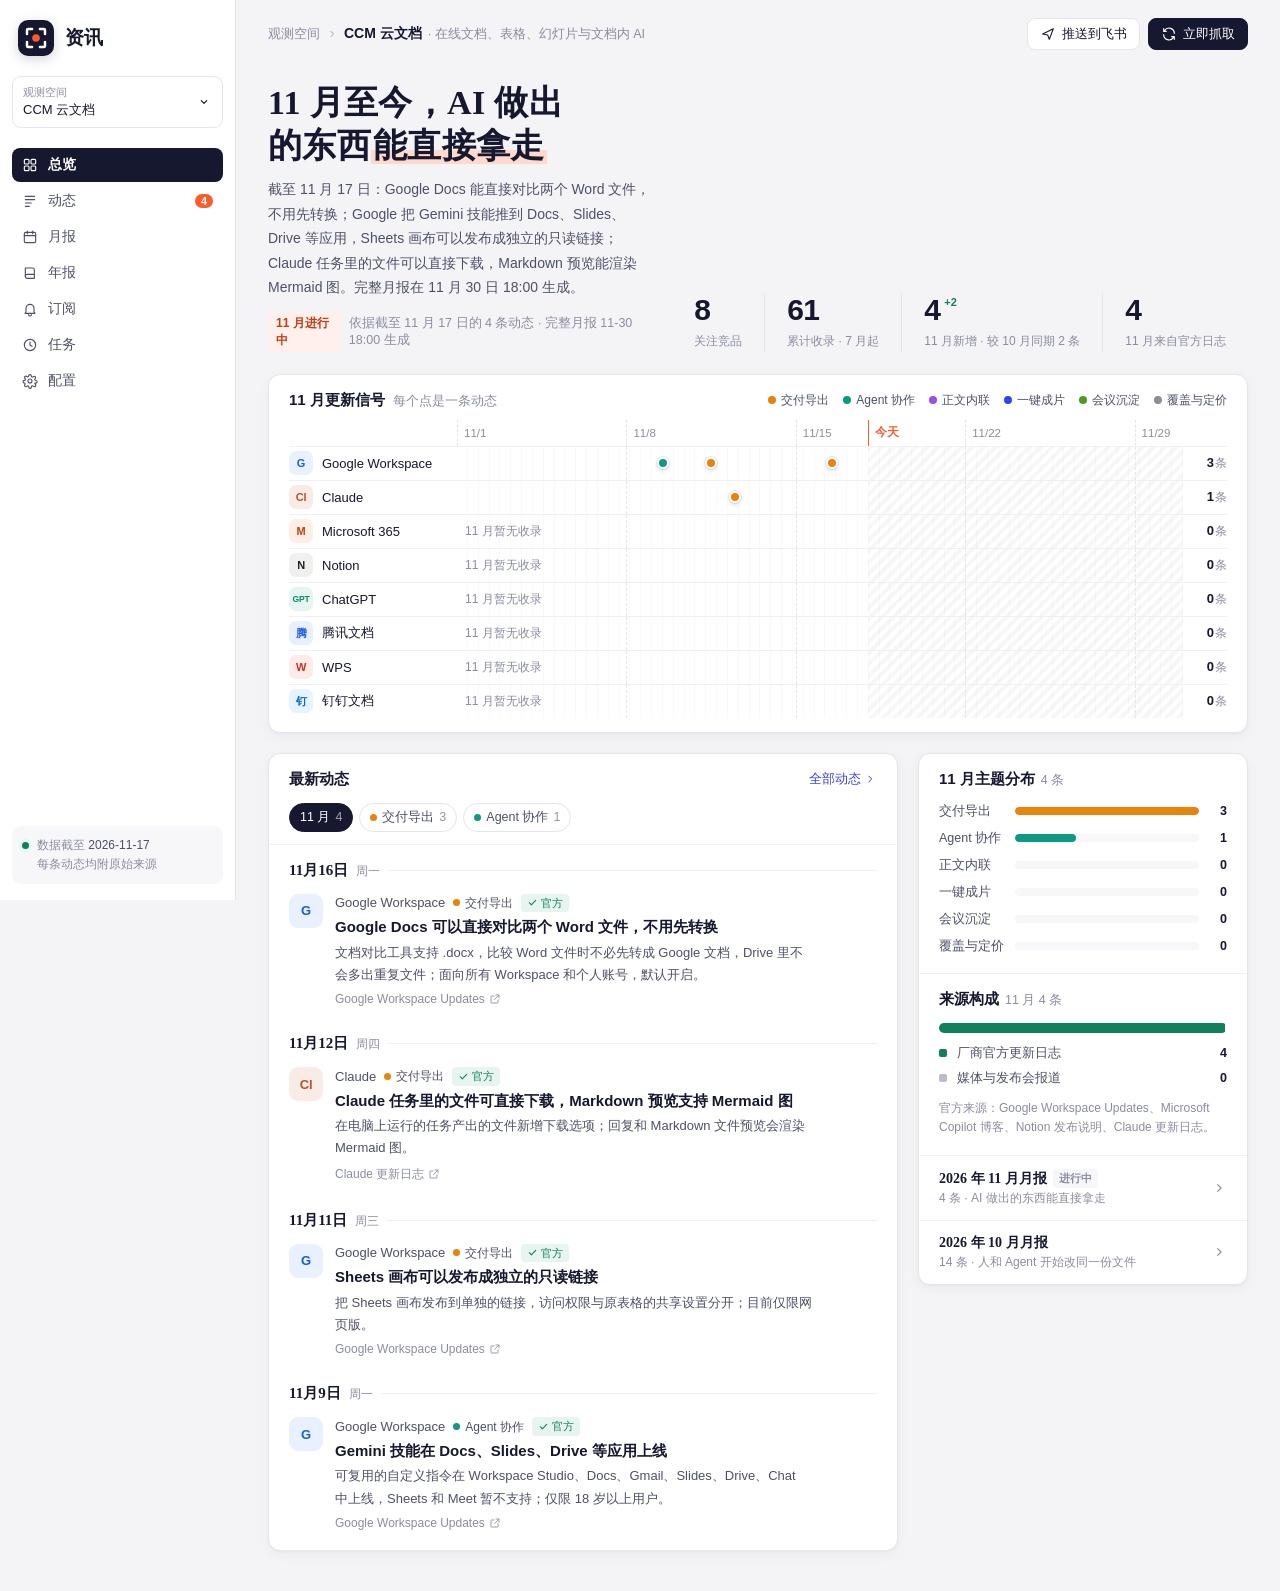
==== commit feded304: "站点名改为资讯 Co-authored-by: Sherry <hljuanwh@users.noreply.github.com>" ====
--- a/index.html
+++ b/index.html
@@ -3,7 +3,7 @@
 <head>
 <meta charset="utf-8">
 <meta name="viewport" content="width=device-width, initial-scale=1">
-<title>竞品观测 · 总览</title>
+<title>资讯 · 总览</title>
 <link rel="icon" href="data:image/svg+xml,%3Csvg xmlns='http://www.w3.org/2000/svg' viewBox='0 0 32 32'%3E%3Crect width='32' height='32' rx='9' fill='%2315182e'/%3E%3Cpath d='M8 12.5V9a1 1 0 0 1 1-1h3.5M19.5 8H23a1 1 0 0 1 1 1v3.5M24 19.5V23a1 1 0 0 1-1 1h-3.5M12.5 24H9a1 1 0 0 1-1-1v-3.5' fill='none' stroke='%23fff' stroke-width='2.2' stroke-linecap='round'/%3E%3Ccircle cx='16' cy='16' r='3.4' fill='%23ff5a2c'/%3E%3C/svg%3E">
 <link rel="stylesheet" href="shared.css">
 </head>
